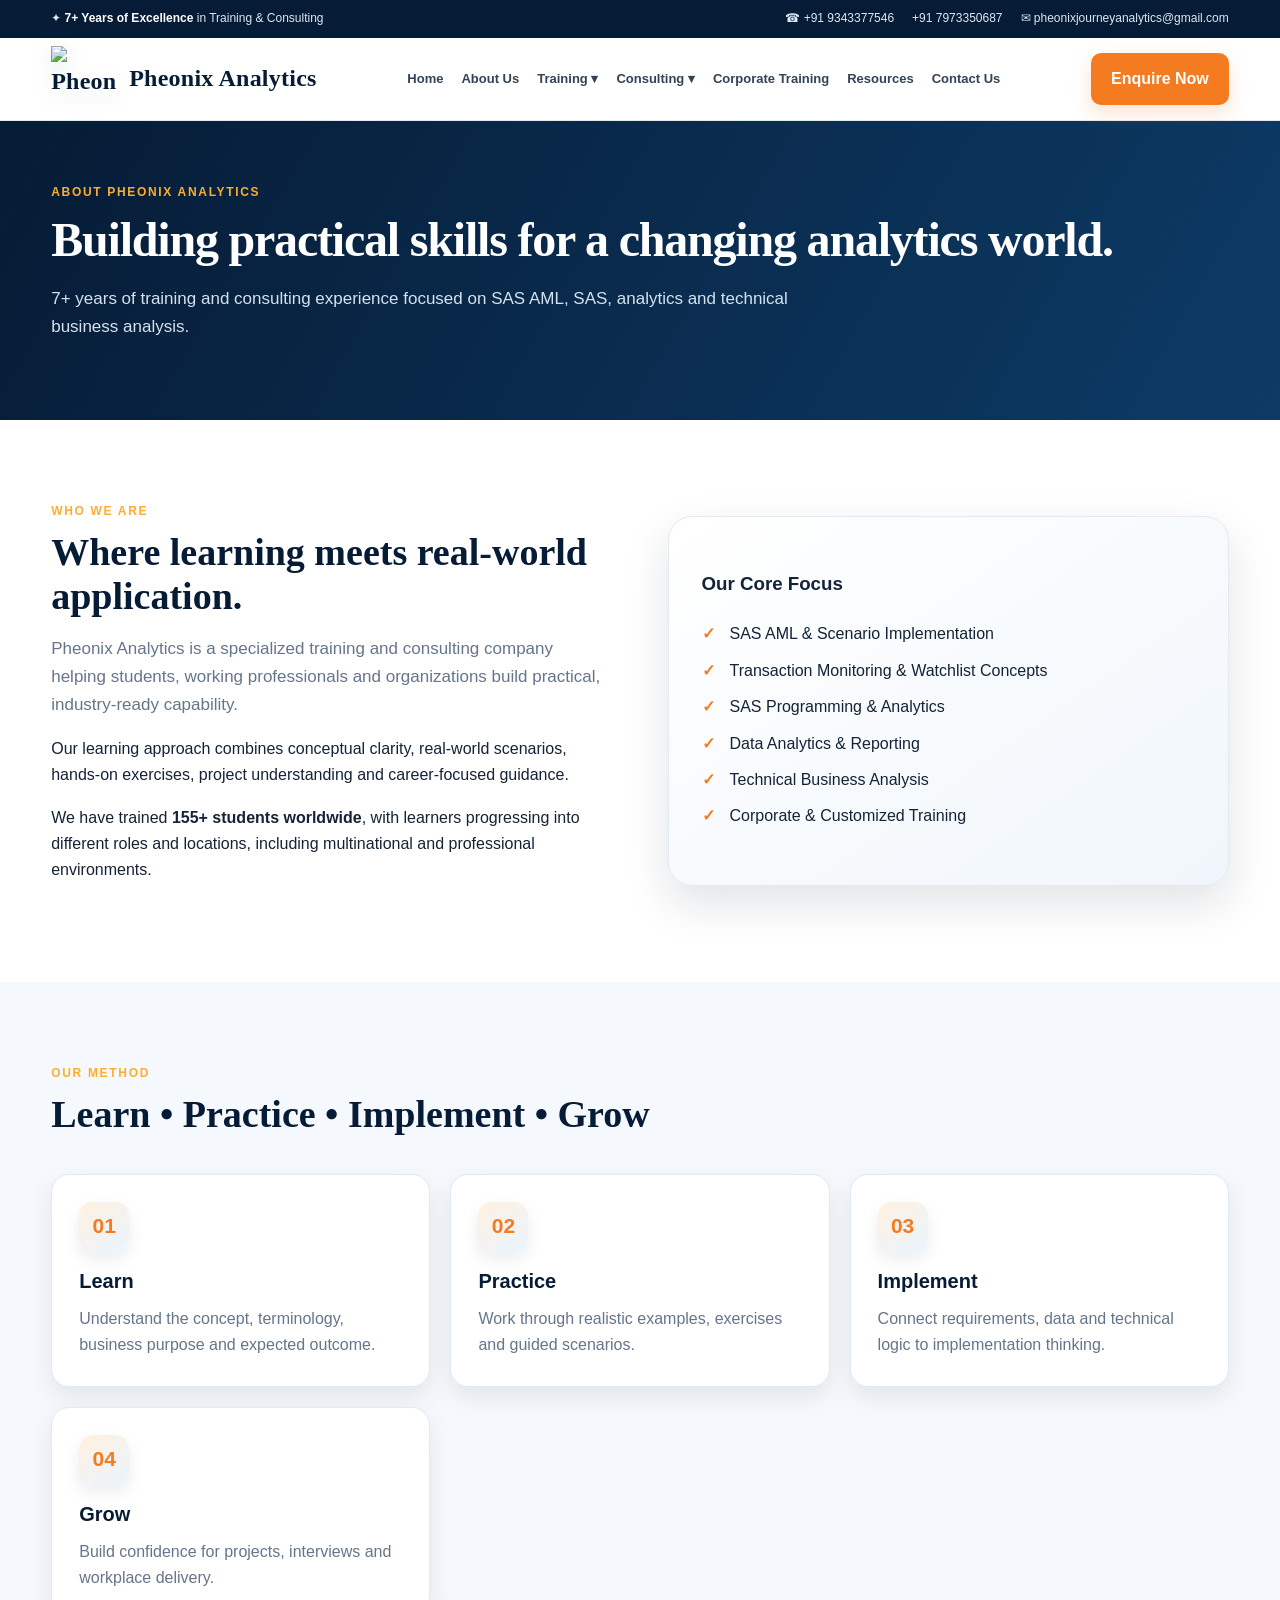
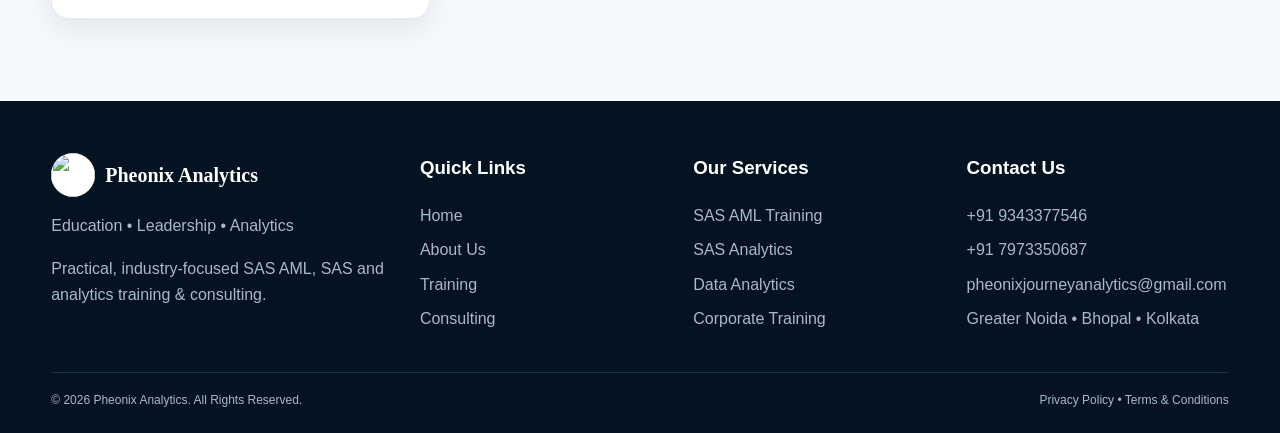
==== about.html @ 3e3acc90 "Add Pheonix Analytics website Commit directly to the main branch" ====
<!doctype html><html lang="en"><head><meta charset="utf-8"><meta name="viewport" content="width=device-width,initial-scale=1">
<title>About Us | Pheonix Analytics</title>
<meta name="description" content="Pheonix Analytics — SAS AML training, SAS analytics, scenario implementation, technical business analysis and consulting.">
<link rel="stylesheet" href="styles.css"></head><body>
<div class="top"><div class="container"><div class="top-left"><span>✦ <strong>7+ Years of Excellence</strong> in Training & Consulting</span></div><div class="top-right"><a href="tel:+919343377546">☎ +91 9343377546</a><a href="tel:+917973350687">+91 7973350687</a><a href="mailto:pheonixjourneyanalytics@gmail.com">✉ pheonixjourneyanalytics@gmail.com</a></div></div></div>
<header class="nav"><div class="container navin"><a class="brand" href="index.html"><img src="assets/pheonix-mark.png" alt="Pheonix Analytics logo"><span>Pheonix Analytics</span></a>
<button class="mobile-menu-btn" type="button" aria-label="Open menu" onclick="toggleMobileNav()">☰</button><nav class="links"><a href="index.html">Home</a><a href="about.html">About Us</a><a href="training.html">Training ▾</a><a href="consulting.html">Consulting ▾</a><a href="corporate.html">Corporate Training</a><a href="resources.html">Resources</a><a href="contact.html">Contact Us</a></nav>
<a class="btn btn-primary" href="contact.html">Enquire Now</a><nav class="mobile-nav" id="mobileNav"><a href="index.html">Home</a><a href="about.html">About Us</a><a href="training.html">Training</a><a href="consulting.html">Consulting</a><a href="corporate.html">Corporate Training</a><a href="resources.html">Resources</a><a href="contact.html">Contact Us</a></nav></div></header>
<section class="pagehero"><div class="container"><div class="eyebrow">About Pheonix Analytics</div><h1>Building practical skills for a changing analytics world.</h1><p>7+ years of training and consulting experience focused on SAS AML, SAS, analytics and technical business analysis.</p></div></section>
<section class="section white"><div class="container split"><div><div class="eyebrow">Who We Are</div><h2>Where learning meets real-world application.</h2><p class="lead">Pheonix Analytics is a specialized training and consulting company helping students, working professionals and organizations build practical, industry-ready capability.</p><p>Our learning approach combines conceptual clarity, real-world scenarios, hands-on exercises, project understanding and career-focused guidance.</p><p>We have trained <strong>155+ students worldwide</strong>, with learners progressing into different roles and locations, including multinational and professional environments.</p></div><div class="panel"><h3>Our Core Focus</h3><ul class="checks"><li>SAS AML & Scenario Implementation</li><li>Transaction Monitoring & Watchlist Concepts</li><li>SAS Programming & Analytics</li><li>Data Analytics & Reporting</li><li>Technical Business Analysis</li><li>Corporate & Customized Training</li></ul></div></div></section>
<section class="section"><div class="container"><div class="section-head"><div class="eyebrow">Our Method</div><h2>Learn • Practice • Implement • Grow</h2></div><div class="grid"><div class="card"><div class="icon">01</div><h3>Learn</h3><p>Understand the concept, terminology, business purpose and expected outcome.</p></div><div class="card"><div class="icon">02</div><h3>Practice</h3><p>Work through realistic examples, exercises and guided scenarios.</p></div><div class="card"><div class="icon">03</div><h3>Implement</h3><p>Connect requirements, data and technical logic to implementation thinking.</p></div><div class="card"><div class="icon">04</div><h3>Grow</h3><p>Build confidence for projects, interviews and workplace delivery.</p></div></div></div></section>

<footer class="footer"><div class="container footer-grid">
<div><div class="footer-brand"><img src="assets/pheonix-mark.png" alt=""><span>Pheonix Analytics</span></div><p>Education • Leadership • Analytics</p><p>Practical, industry-focused SAS AML, SAS and analytics training & consulting.</p></div>
<div><h3>Quick Links</h3><a href="index.html">Home</a><a href="about.html">About Us</a><a href="training.html">Training</a><a href="consulting.html">Consulting</a></div>
<div><h3>Our Services</h3><a href="training.html">SAS AML Training</a><a href="training.html">SAS Analytics</a><a href="consulting.html">Data Analytics</a><a href="corporate.html">Corporate Training</a></div>
<div><h3>Contact Us</h3><a href="tel:+919343377546">+91 9343377546</a><a href="tel:+917973350687">+91 7973350687</a><a href="mailto:pheonixjourneyanalytics@gmail.com">pheonixjourneyanalytics@gmail.com</a><span>Greater Noida • Bhopal • Kolkata</span></div>
</div><div class="container copyright"><span>© 2026 Pheonix Analytics. All Rights Reserved.</span><span>Privacy Policy • Terms & Conditions</span></div></footer>
<script>
function toggleMobileNav(){
  const m=document.getElementById('mobileNav');
  if(m) m.classList.toggle('open');
}
document.addEventListener('click',function(e){
  const m=document.getElementById('mobileNav');
  const b=document.querySelector('.mobile-menu-btn');
  if(m && m.classList.contains('open') && !m.contains(e.target) && e.target!==b) m.classList.remove('open');
});
</script></body></html>
---- styles.css ----
:root{
  --navy:#061b35; --navy2:#0a2f55; --blue:#1468a5; --blue2:#2588c9;
  --orange:#f47b20; --gold:#ffad32; --ink:#142337; --muted:#65758a;
  --bg:#f5f8fc; --white:#fff; --line:#e2e9f1;
  --shadow:0 18px 45px rgba(6,27,53,.12); --shadow2:0 10px 26px rgba(6,27,53,.08);
}
*{box-sizing:border-box}html{scroll-behavior:smooth}
body{margin:0;font-family:Inter,Segoe UI,Arial,sans-serif;color:var(--ink);background:var(--bg);line-height:1.65}
a{text-decoration:none;color:inherit}.container{width:min(1180px,92%);margin:auto}
.top{background:var(--navy);color:#dce8f3;font-size:12px}.top .container{min-height:38px;display:flex;align-items:center;justify-content:space-between;gap:18px}
.top-left,.top-right{display:flex;gap:18px;align-items:center}.top strong{color:#fff}.top a:hover{color:var(--gold)}
.nav{position:sticky;top:0;z-index:50;background:rgba(255,255,255,.96);backdrop-filter:blur(12px);border-bottom:1px solid var(--line)}
.navin{height:82px;display:flex;align-items:center;justify-content:space-between;gap:20px}
.brand{display:flex;align-items:center;gap:12px;font-family:Georgia,'Times New Roman',serif;font-weight:800;font-size:23px;color:var(--navy);letter-spacing:.01em}
.brand img{width:54px;height:54px;object-fit:contain;border-radius:50%}
.links{display:flex;align-items:center;gap:18px;font-size:13px;font-weight:700;color:#344256}.links a:hover{color:var(--orange)}
.btn{display:inline-flex;align-items:center;justify-content:center;border-radius:10px;padding:12px 19px;font-weight:800;border:1px solid transparent;transition:.2s;cursor:pointer}
.btn-primary{background:var(--orange);color:#fff;box-shadow:0 8px 20px rgba(244,123,32,.22)}.btn-primary:hover{transform:translateY(-2px);background:#e96f15}
.btn-dark{background:var(--navy);color:#fff}.btn-outline{background:#fff;border-color:#cad6e3;color:var(--navy)}
.hero{position:relative;overflow:hidden;background:var(--navy);color:#fff}
.hero:before{content:"";position:absolute;inset:0;background:
 radial-gradient(circle at 78% 35%,rgba(20,104,165,.34),transparent 28%),
 radial-gradient(circle at 82% 78%,rgba(244,123,32,.16),transparent 25%),
 linear-gradient(90deg,rgba(6,27,53,.98) 0%,rgba(6,27,53,.94) 46%,rgba(6,27,53,.58) 100%)}
.hero:after{content:"";position:absolute;inset:auto -15% -50% -15%;height:340px;background:
 radial-gradient(ellipse at 65% 0%,transparent 38%,rgba(20,104,165,.17) 39%,transparent 40%),
 repeating-radial-gradient(ellipse at 65% 0%,rgba(255,255,255,.05) 0 1px,transparent 2px 9px);transform:rotate(-7deg);opacity:.7}
.hero .container{position:relative;z-index:2;padding:76px 0 82px;display:grid;grid-template-columns:1.08fr .92fr;gap:55px;align-items:center}
.eyebrow{font-size:12px;text-transform:uppercase;letter-spacing:.14em;font-weight:900;color:var(--gold)}
h1{font-family:Georgia,'Times New Roman',serif;font-size:clamp(42px,5.3vw,67px);line-height:1.04;letter-spacing:-.025em;margin:12px 0 20px}
.hero h1 span{color:var(--orange)}.hero p{font-size:18px;max-width:690px;color:#d7e5f1;margin:0}
.actions{display:flex;gap:12px;flex-wrap:wrap;margin-top:28px}
.hero .btn-outline{background:transparent;color:#fff;border-color:rgba(255,255,255,.35)}
.metrics{display:grid;grid-template-columns:repeat(3,1fr);gap:10px;margin-top:30px}.metric{border:1px solid rgba(255,255,255,.15);background:rgba(255,255,255,.07);border-radius:12px;padding:14px}.metric strong{display:block;font-size:25px;color:#fff}.metric span{font-size:11px;color:#c7d7e6}
.chart-card{border:1px solid rgba(255,255,255,.18);background:linear-gradient(145deg,rgba(16,58,96,.88),rgba(3,22,43,.9));border-radius:22px;padding:22px;box-shadow:0 25px 65px rgba(0,0,0,.3)}
.chart-title{display:flex;justify-content:space-between;align-items:center;margin-bottom:18px}.chart-title strong{font-size:16px}.badge{font-size:11px;padding:6px 9px;border-radius:999px;background:rgba(244,123,32,.16);color:var(--gold)}
.chart{height:205px;border-radius:13px;background:linear-gradient(rgba(255,255,255,.05) 1px,transparent 1px),linear-gradient(90deg,rgba(255,255,255,.05) 1px,transparent 1px);background-size:42px 42px;position:relative;overflow:hidden}
.bars{position:absolute;left:20px;right:20px;bottom:22px;height:145px;display:flex;align-items:flex-end;gap:10px}.bar{flex:1;border-radius:6px 6px 2px 2px;background:linear-gradient(to top,#11518b,#2588c9);box-shadow:0 5px 12px rgba(20,104,165,.18)}.bar:nth-child(2n){background:linear-gradient(to top,#c75f12,#f47b20)}
.linechart{position:absolute;inset:20px 18px 20px 18px}.linechart svg{width:100%;height:100%}.chart-footer{display:grid;grid-template-columns:repeat(3,1fr);gap:8px;margin-top:12px}.chart-footer div{border:1px solid rgba(255,255,255,.1);padding:10px;border-radius:10px}.chart-footer strong{display:block;color:#fff}.chart-footer span{font-size:10px;color:#9db2c7}
.section{padding:82px 0}.white{background:#fff}.section-head{max-width:780px;margin-bottom:38px}.section h2{font-family:Georgia,'Times New Roman',serif;font-size:38px;line-height:1.16;color:var(--navy);margin:8px 0 12px}.lead{font-size:17px;color:var(--muted)}
.grid{display:grid;grid-template-columns:repeat(3,1fr);gap:20px}.grid2{display:grid;grid-template-columns:repeat(2,1fr);gap:24px}
.card{background:#fff;border:1px solid var(--line);border-radius:18px;padding:27px;box-shadow:var(--shadow2);transition:.22s}.card:hover{transform:translateY(-4px);box-shadow:var(--shadow)}
.card h3{font-size:20px;color:var(--navy);margin:13px 0 8px}.card p{margin:0;color:var(--muted)}
.icon{width:50px;height:50px;border-radius:14px;display:grid;place-items:center;background:linear-gradient(145deg,#fff1df,#eaf4ff);color:var(--orange);font-size:21px;font-weight:900;box-shadow:0 7px 16px rgba(6,27,53,.08)}
.stats{background:var(--navy);color:#fff;border-radius:24px;padding:30px;display:grid;grid-template-columns:repeat(4,1fr);gap:12px;box-shadow:var(--shadow)}
.stat{text-align:center;border-right:1px solid rgba(255,255,255,.13)}.stat:last-child{border-right:0}.stat strong{display:block;font-size:34px;color:var(--gold);font-family:Georgia,serif}.stat span{font-size:12px;color:#d3e0eb}
.split{display:grid;grid-template-columns:1fr 1fr;gap:55px;align-items:center}.panel{border:1px solid var(--line);background:linear-gradient(145deg,#fff,#f0f6fb);border-radius:24px;padding:33px;box-shadow:var(--shadow)}
.checks{list-style:none;padding:0;margin:22px 0}.checks li{position:relative;padding-left:28px;margin:10px 0}.checks li:before{content:"✓";position:absolute;left:0;color:var(--orange);font-weight:900}
.mini-chart{height:235px;position:relative;background:#fff;border:1px solid var(--line);border-radius:18px;padding:22px;box-shadow:var(--shadow2)}
.mini-chart .bars{left:22px;right:22px;bottom:30px;height:150px;gap:12px}.mini-chart .bar{background:linear-gradient(to top,#0d4b80,#2588c9)}.mini-chart .bar:nth-child(2n){background:linear-gradient(to top,#c75f12,#f47b20)}
.mini-label{font-size:13px;color:var(--muted);position:absolute;top:18px;left:22px;font-weight:750}.trend{position:absolute;right:20px;top:16px;color:#16834d;font-size:12px;font-weight:850}
.cta{background:linear-gradient(115deg,var(--navy),#0c3e69);border-radius:25px;padding:48px;color:#fff;position:relative;overflow:hidden}.cta:after{content:"";position:absolute;right:-120px;top:-150px;width:360px;height:360px;border:80px solid rgba(244,123,32,.12);border-radius:50%}.cta>*{position:relative;z-index:1}.cta h2{color:#fff;margin-top:8px}.cta p{color:#cbd9e5;max-width:700px}
.pagehero{background:linear-gradient(120deg,var(--navy),#0d3b66);color:#fff}.pagehero .container{padding:62px 0}.pagehero h1{font-size:48px}.pagehero p{color:#d5e2ee;max-width:780px;font-size:17px}
.tag{display:inline-block;padding:6px 10px;border-radius:999px;background:#eef5fb;color:#22577e;font-size:11px;font-weight:850;margin:4px}.course{display:flex;flex-direction:column;min-height:100%}.course .btn{margin-top:auto}.course ul{color:var(--muted);padding-left:20px}
.notice{border-left:4px solid var(--orange);background:#fff5ea;border-radius:8px;padding:13px 15px;color:#5e4c3b}
.contact-box{display:grid;grid-template-columns:repeat(3,1fr);gap:14px;margin-top:24px}.contact-item{background:#fff;border:1px solid var(--line);border-radius:14px;padding:17px;box-shadow:var(--shadow2)}.contact-item strong{display:block;color:var(--navy)}.contact-item a{color:#176aa6}
form{display:grid;gap:14px}label{font-size:13px;font-weight:800;color:var(--navy)}input,select,textarea{width:100%;padding:13px 14px;border:1px solid #cbd7e3;border-radius:10px;background:#fff;font:inherit;margin-top:6px}textarea{min-height:135px;resize:vertical}
.footer{background:#041321;color:#aab9c8;padding:52px 0 22px}.footer-grid{display:grid;grid-template-columns:1.4fr 1fr 1fr 1.1fr;gap:35px}.footer h3{color:#fff;margin-top:0}.footer a{display:block;margin:8px 0}.footer-brand{display:flex;align-items:center;gap:10px;font-family:Georgia,serif;font-weight:800;color:#fff;font-size:20px}.footer-brand img{width:44px;height:44px;border-radius:50%;object-fit:contain;background:#fff}.copyright{border-top:1px solid #193149;margin-top:32px;padding-top:18px;font-size:12px;display:flex;justify-content:space-between;gap:15px}
@media(max-width:930px){.links{display:none}.hero .container,.split,.grid2,.footer-grid{grid-template-columns:1fr}.grid{grid-template-columns:repeat(2,1fr)}.stats{grid-template-columns:repeat(2,1fr)}.stat:nth-child(2){border-right:0}.hero .container{padding:64px 0}.contact-box{grid-template-columns:1fr}}
@media(max-width:580px){.top{display:none}.navin{height:70px}.brand{font-size:18px}.brand img{width:43px;height:43px}.navin>.btn{display:none}.grid{grid-template-columns:1fr}.stats{grid-template-columns:1fr 1fr}.stat{border-right:0;border-bottom:1px solid rgba(255,255,255,.13);padding-bottom:12px}.stat:nth-last-child(-n+2){border-bottom:0}.hero h1{font-size:42px}.hero p{font-size:16px}.section{padding:60px 0}.section h2{font-size:31px}.pagehero h1{font-size:40px}.metrics{grid-template-columns:1fr 1fr}.metric:last-child{grid-column:1/-1}}

/* V3 refinements: larger logo, balanced contact cards and true mobile navigation */
.brand img{width:66px;height:66px;object-fit:contain;border-radius:0;filter:drop-shadow(0 7px 10px rgba(6,27,53,.10))}
.brand{font-size:24px}
.mobile-menu-btn{display:none;border:1px solid var(--line);background:#fff;color:var(--navy);border-radius:10px;width:44px;height:42px;font-size:22px;font-weight:800}
.mobile-nav{display:none}
.contact-box{grid-template-columns:1fr 1.55fr 1fr;align-items:stretch}
.contact-item{min-height:148px;padding:23px 26px;display:flex;flex-direction:column;justify-content:center}
.contact-item strong{font-size:16px;margin-bottom:8px}
.contact-item a{display:block;line-height:1.55;word-break:normal}
.contact-item.email-card a{font-size:16px}
@media(max-width:930px){
  .mobile-menu-btn{display:block}
  .navin>.btn{display:none}
  .mobile-nav{position:absolute;left:4%;right:4%;top:calc(100% + 8px);background:#fff;border:1px solid var(--line);border-radius:14px;box-shadow:var(--shadow);padding:10px;z-index:60}
  .mobile-nav.open{display:block}
  .mobile-nav a{display:block;padding:12px 14px;border-radius:9px;font-weight:750;color:var(--navy)}
  .mobile-nav a:hover{background:#f3f7fb;color:var(--orange)}
  .contact-box{grid-template-columns:1fr 1fr}
  .contact-item:last-child{grid-column:1/-1}
}
@media(max-width:580px){
  .navin{height:76px}
  .brand{font-size:18px;gap:9px}
  .brand img{width:56px;height:56px}
  .mobile-menu-btn{width:42px;height:40px}
  .contact-box{grid-template-columns:1fr;gap:12px}
  .contact-item{min-height:auto;padding:20px 22px}
  .contact-item:last-child{grid-column:auto}
  .contact-item.email-card a{font-size:15px;overflow-wrap:anywhere}
}
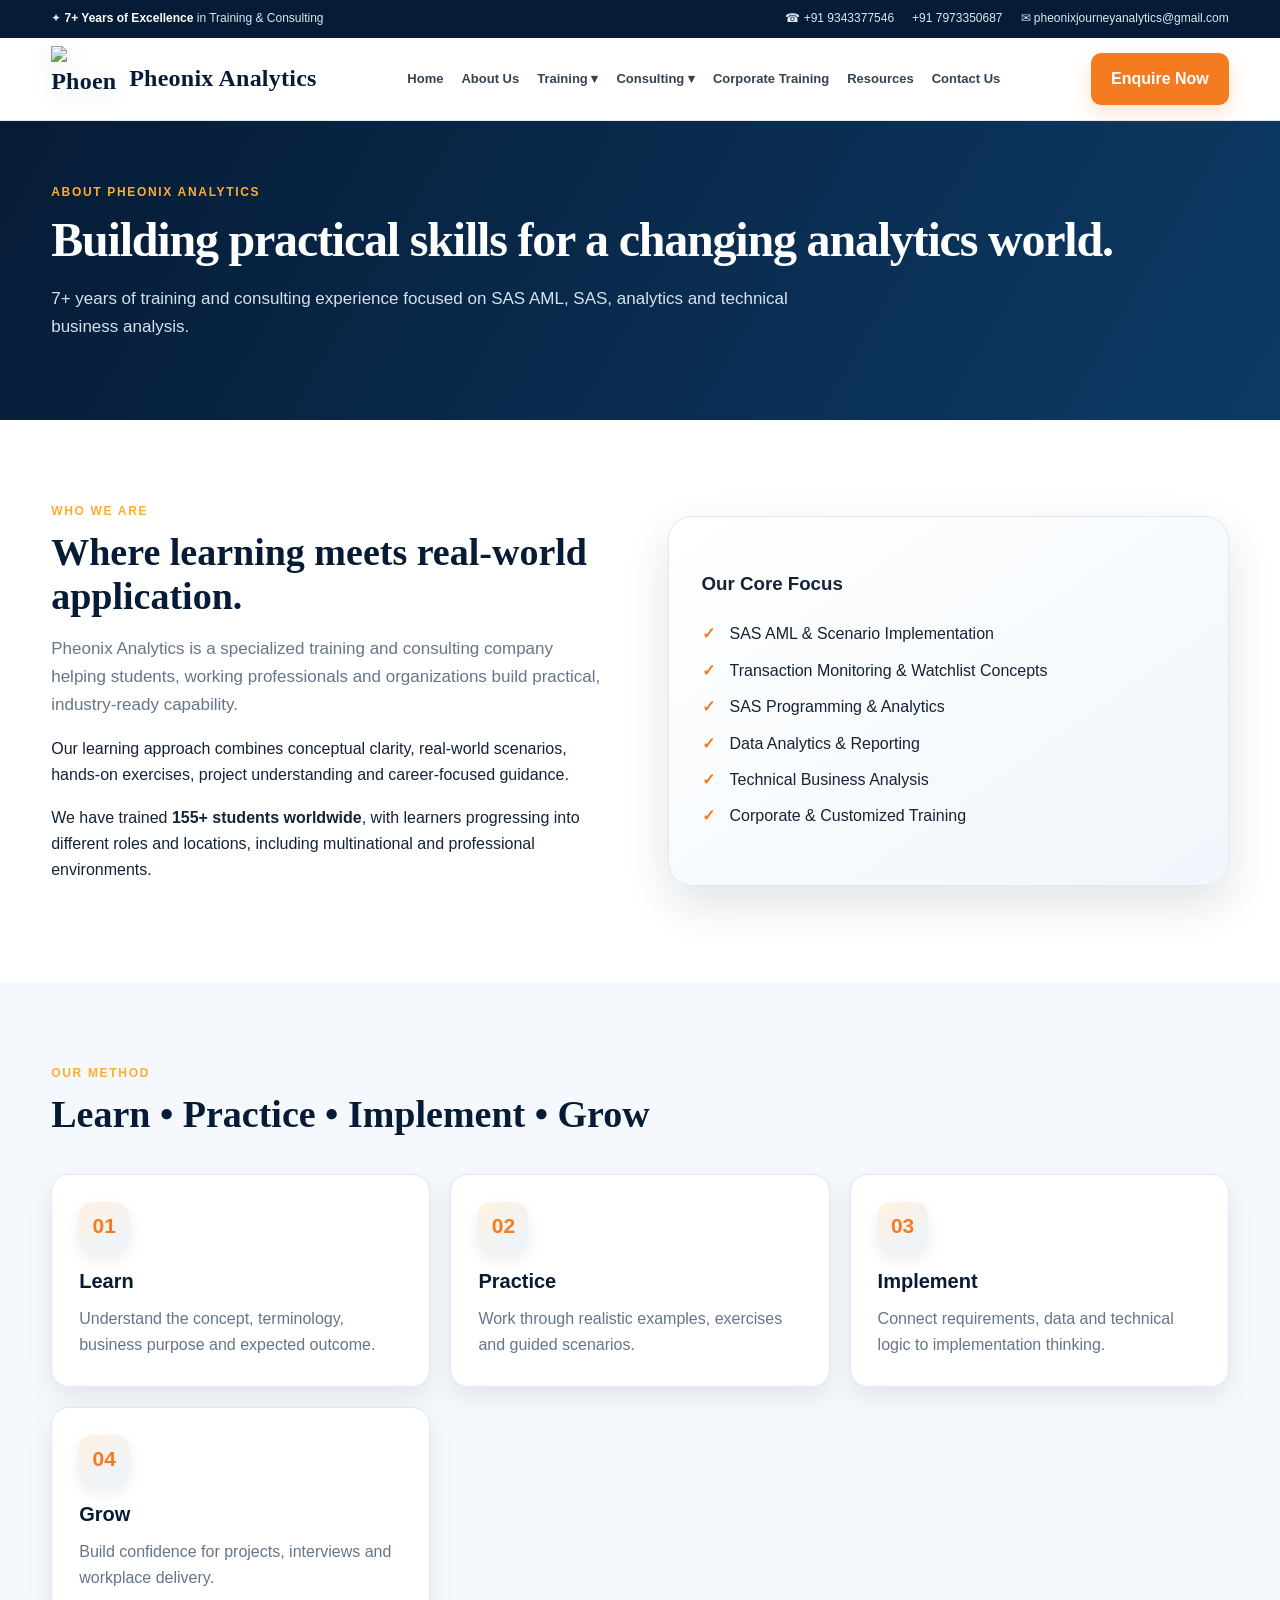
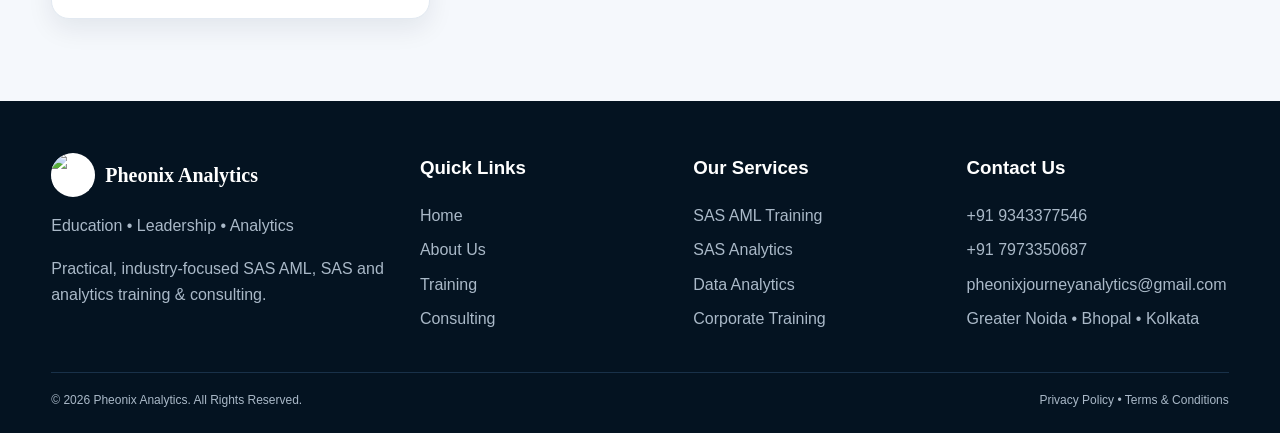
==== commit a538f920: "Update logo image source in about.html" ====
--- a/about.html
+++ b/about.html
@@ -3,7 +3,7 @@
 <meta name="description" content="Pheonix Analytics — SAS AML training, SAS analytics, scenario implementation, technical business analysis and consulting.">
 <link rel="stylesheet" href="styles.css"></head><body>
 <div class="top"><div class="container"><div class="top-left"><span>✦ <strong>7+ Years of Excellence</strong> in Training & Consulting</span></div><div class="top-right"><a href="tel:+919343377546">☎ +91 9343377546</a><a href="tel:+917973350687">+91 7973350687</a><a href="mailto:pheonixjourneyanalytics@gmail.com">✉ pheonixjourneyanalytics@gmail.com</a></div></div></div>
-<header class="nav"><div class="container navin"><a class="brand" href="index.html"><img src="assets/pheonix-mark.png" alt="Pheonix Analytics logo"><span>Pheonix Analytics</span></a>
+<header class="nav"><div class="container navin"><a class="brand" href="index.html"><img src="assets/phoenix-logo.png" alt="Phoenix Analytics logo"><span>Pheonix Analytics</span></a>
 <button class="mobile-menu-btn" type="button" aria-label="Open menu" onclick="toggleMobileNav()">☰</button><nav class="links"><a href="index.html">Home</a><a href="about.html">About Us</a><a href="training.html">Training ▾</a><a href="consulting.html">Consulting ▾</a><a href="corporate.html">Corporate Training</a><a href="resources.html">Resources</a><a href="contact.html">Contact Us</a></nav>
 <a class="btn btn-primary" href="contact.html">Enquire Now</a><nav class="mobile-nav" id="mobileNav"><a href="index.html">Home</a><a href="about.html">About Us</a><a href="training.html">Training</a><a href="consulting.html">Consulting</a><a href="corporate.html">Corporate Training</a><a href="resources.html">Resources</a><a href="contact.html">Contact Us</a></nav></div></header>
 <section class="pagehero"><div class="container"><div class="eyebrow">About Pheonix Analytics</div><h1>Building practical skills for a changing analytics world.</h1><p>7+ years of training and consulting experience focused on SAS AML, SAS, analytics and technical business analysis.</p></div></section>
@@ -11,7 +11,7 @@
 <section class="section"><div class="container"><div class="section-head"><div class="eyebrow">Our Method</div><h2>Learn • Practice • Implement • Grow</h2></div><div class="grid"><div class="card"><div class="icon">01</div><h3>Learn</h3><p>Understand the concept, terminology, business purpose and expected outcome.</p></div><div class="card"><div class="icon">02</div><h3>Practice</h3><p>Work through realistic examples, exercises and guided scenarios.</p></div><div class="card"><div class="icon">03</div><h3>Implement</h3><p>Connect requirements, data and technical logic to implementation thinking.</p></div><div class="card"><div class="icon">04</div><h3>Grow</h3><p>Build confidence for projects, interviews and workplace delivery.</p></div></div></div></section>
 
 <footer class="footer"><div class="container footer-grid">
-<div><div class="footer-brand"><img src="assets/pheonix-mark.png" alt=""><span>Pheonix Analytics</span></div><p>Education • Leadership • Analytics</p><p>Practical, industry-focused SAS AML, SAS and analytics training & consulting.</p></div>
+<div><div class="footer-brand"><img src="assets/phoenix-logo.png" alt="Phoenix Analytics logo"><span>Pheonix Analytics</span></div><p>Education • Leadership • Analytics</p><p>Practical, industry-focused SAS AML, SAS and analytics training & consulting.</p></div>
 <div><h3>Quick Links</h3><a href="index.html">Home</a><a href="about.html">About Us</a><a href="training.html">Training</a><a href="consulting.html">Consulting</a></div>
 <div><h3>Our Services</h3><a href="training.html">SAS AML Training</a><a href="training.html">SAS Analytics</a><a href="consulting.html">Data Analytics</a><a href="corporate.html">Corporate Training</a></div>
 <div><h3>Contact Us</h3><a href="tel:+919343377546">+91 9343377546</a><a href="tel:+917973350687">+91 7973350687</a><a href="mailto:pheonixjourneyanalytics@gmail.com">pheonixjourneyanalytics@gmail.com</a><span>Greater Noida • Bhopal • Kolkata</span></div>
@@ -26,4 +26,4 @@
   const b=document.querySelector('.mobile-menu-btn');
   if(m && m.classList.contains('open') && !m.contains(e.target) && e.target!==b) m.classList.remove('open');
 });
-</script></body></html>+</script></body></html>
